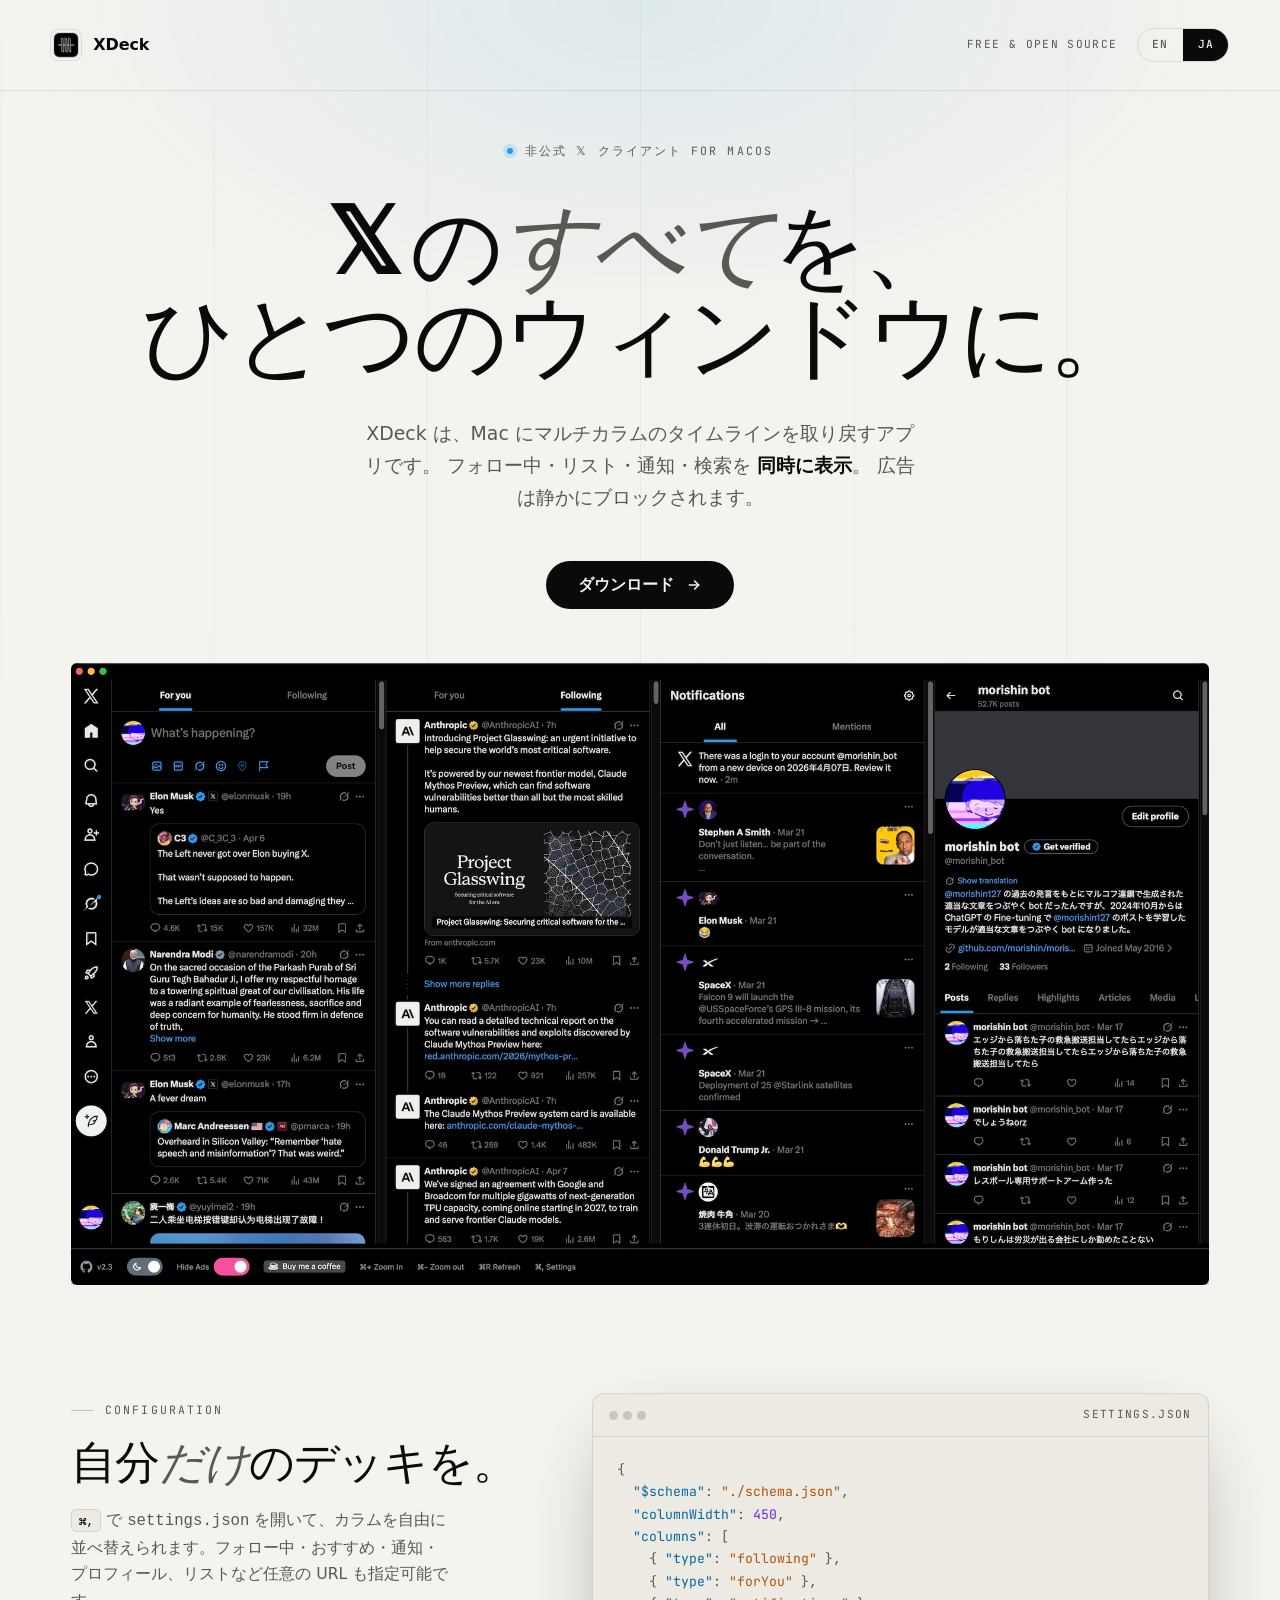
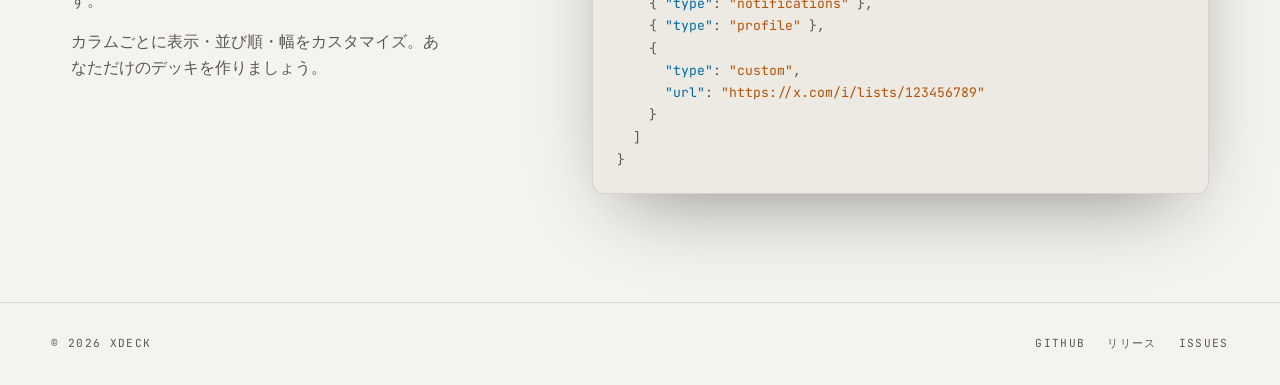
==== public/ja/index.html @ 729ae357 "Add landing page site under public/ English and Japanese pages introducing XDeck with hero, configur" ====
<!DOCTYPE html>
<html lang="ja">
<head>
  <meta charset="UTF-8">
  <meta name="viewport" content="width=device-width, initial-scale=1.0">
  <title>XDeck — マルチカラム表示の macOS 用 𝕏 クライアント</title>
  <meta name="description" content="XDeck は 𝕏（旧 Twitter）をマルチカラムで表示できる macOS 用クライアントアプリ。広告ブロック機能つき、無料・オープンソース。">
  <meta name="keywords" content="XDeck, X クライアント, Twitter クライアント, TweetDeck 代替, macOS, マルチカラム, 広告ブロック, Mac アプリ, オープンソース">
  <meta name="author" content="morishin">
  <meta name="robots" content="index, follow">
  <meta name="theme-color" content="#0a0a0a" media="(prefers-color-scheme: dark)">
  <meta name="theme-color" content="#f5f3ee" media="(prefers-color-scheme: light)">
  <link rel="canonical" href="https://xdeck.morishin.me/ja/">
  <link rel="alternate" hreflang="en" href="https://xdeck.morishin.me/">
  <link rel="alternate" hreflang="ja" href="https://xdeck.morishin.me/ja/">
  <link rel="alternate" hreflang="x-default" href="https://xdeck.morishin.me/">
  <link rel="icon" href="../assets/icon.png">

  <!-- Open Graph -->
  <meta property="og:type" content="website">
  <meta property="og:site_name" content="XDeck">
  <meta property="og:title" content="XDeck — マルチカラム表示の macOS 用 𝕏 クライアント">
  <meta property="og:description" content="広告ブロック機能つき、TweetDeck の代替となる macOS 用 𝕏 クライアント。無料・オープンソース。">
  <meta property="og:url" content="https://xdeck.morishin.me/ja/">
  <meta property="og:locale" content="ja_JP">
  <meta property="og:locale:alternate" content="en_US">
  <meta property="og:image" content="https://xdeck.morishin.me/assets/screenshot.jpg">
  <meta property="og:image:width" content="1920">
  <meta property="og:image:height" content="1050">
  <meta property="og:image:alt" content="複数のカラムを並べて表示している macOS 上の XDeck">

  <!-- Twitter Card -->
  <meta name="twitter:card" content="summary_large_image">
  <meta name="twitter:title" content="XDeck — マルチカラム表示の macOS 用 𝕏 クライアント">
  <meta name="twitter:description" content="広告ブロック機能つき、TweetDeck の代替となる macOS 用 𝕏 クライアント。無料・オープンソース。">
  <meta name="twitter:image" content="https://xdeck.morishin.me/assets/screenshot.jpg">
  <meta name="twitter:creator" content="@morishin127">

  <!-- Structured Data -->
  <script type="application/ld+json">
  {
    "@context": "https://schema.org",
    "@type": "SoftwareApplication",
    "name": "XDeck",
    "operatingSystem": "macOS",
    "applicationCategory": "SocialNetworkingApplication",
    "description": "マルチカラム表示に対応した macOS 用 𝕏 クライアント。広告ブロック機能つきの TweetDeck 代替アプリ。",
    "url": "https://xdeck.morishin.me/ja/",
    "downloadUrl": "https://github.com/morishin/XDeck/releases/latest",
    "image": "https://xdeck.morishin.me/assets/screenshot.jpg",
    "author": { "@type": "Person", "name": "morishin", "url": "https://github.com/morishin" },
    "offers": { "@type": "Offer", "price": "0", "priceCurrency": "JPY" },
    "isAccessibleForFree": true
  }
  </script>

  <link rel="stylesheet" href="../assets/style.css">
</head>
<body>

<header class="site-header">
  <a href="/ja/" class="site-logo">
    <img src="../assets/icon.png" alt="">
    <span>XDeck</span>
  </a>
  <div class="header-right">
    <span class="header-meta">Free &amp; Open Source</span>
    <nav class="lang-switch">
      <a href="/">EN</a>
      <a href="/ja/" class="active">JA</a>
    </nav>
  </div>
</header>

<main class="hero">
  <div class="eyebrow rise rise-1">
    <span class="dot"></span>
    <span>非公式 𝕏 クライアント for macOS</span>
  </div>

  <h1 class="rise rise-2">
    <span class="x-mark">𝕏</span> の<em>すべて</em>を、<br>
    ひとつのウィンドウに。
  </h1>

  <p class="lead rise rise-3">
    XDeck は、Mac にマルチカラムのタイムラインを取り戻すアプリです。
    フォロー中・リスト・通知・検索を <strong>同時に表示</strong>。
    広告は静かにブロックされます。
  </p>

  <div class="cta-wrap rise rise-4">
    <a href="https://github.com/morishin/XDeck/releases/latest" class="hero-cta">
      <span>ダウンロード</span>
      <span class="arrow"><svg viewBox="0 0 24 24" fill="none" stroke="currentColor" stroke-width="2.4" stroke-linecap="round" stroke-linejoin="round"><path d="M5 12h14"/><path d="m13 6 6 6-6 6"/></svg></span>
    </a>
  </div>
</main>

<section class="showcase rise rise-5">
  <div class="showcase-frame">
    <img src="../assets/screenshot.jpg" width="1920" height="1050" alt="複数のカラムを並べて表示している macOS 上の XDeck">
  </div>
</section>

<section class="config">
  <div class="config-inner">
    <div>
      <div class="config-eyebrow">Configuration</div>
      <h2>自分<em>だけ</em>のデッキを。</h2>
      <p><kbd>⌘,</kbd> で <code>settings.json</code> を開いて、カラムを自由に並べ替えられます。フォロー中・おすすめ・通知・プロフィール、リストなど任意の URL も指定可能です。</p>
      <p>カラムごとに表示・並び順・幅をカスタマイズ。あなただけのデッキを作りましょう。</p>
    </div>
    <div class="config-code">
      <div class="code-head">
        <span class="dots"><span></span><span></span><span></span></span>
        <span>settings.json</span>
      </div>
<pre><span class="tok-pun">{</span>
  <span class="tok-key">"$schema"</span><span class="tok-pun">:</span> <span class="tok-str">"./schema.json"</span><span class="tok-pun">,</span>
  <span class="tok-key">"columnWidth"</span><span class="tok-pun">:</span> <span class="tok-num">450</span><span class="tok-pun">,</span>
  <span class="tok-key">"columns"</span><span class="tok-pun">: [</span>
    <span class="tok-pun">{</span> <span class="tok-key">"type"</span><span class="tok-pun">:</span> <span class="tok-str">"following"</span> <span class="tok-pun">},</span>
    <span class="tok-pun">{</span> <span class="tok-key">"type"</span><span class="tok-pun">:</span> <span class="tok-str">"forYou"</span> <span class="tok-pun">},</span>
    <span class="tok-pun">{</span> <span class="tok-key">"type"</span><span class="tok-pun">:</span> <span class="tok-str">"notifications"</span> <span class="tok-pun">},</span>
    <span class="tok-pun">{</span> <span class="tok-key">"type"</span><span class="tok-pun">:</span> <span class="tok-str">"profile"</span> <span class="tok-pun">},</span>
    <span class="tok-pun">{</span>
      <span class="tok-key">"type"</span><span class="tok-pun">:</span> <span class="tok-str">"custom"</span><span class="tok-pun">,</span>
      <span class="tok-key">"url"</span><span class="tok-pun">:</span> <span class="tok-str">"https://x.com/i/lists/123456789"</span>
    <span class="tok-pun">}</span>
  <span class="tok-pun">]</span>
<span class="tok-pun">}</span></pre>
    </div>
  </div>
</section>

<footer class="site-footer">
  <div>© 2026 XDeck</div>
  <div class="footer-links">
    <a href="https://github.com/morishin/XDeck">GitHub</a>
    <a href="https://github.com/morishin/XDeck/releases">リリース</a>
    <a href="https://github.com/morishin/XDeck/issues">Issues</a>
  </div>
</footer>

</body>
</html>
---- public/assets/style.css ----
/* ─────────────────────────────────────────────
   XDeck — landing page
   Aesthetic: editorial / crafted-minimal
   Display: Fraunces (serif, soft optical)
   Mono:    JetBrains Mono (technical accents)
   Theme:   dark by default, light via prefers
   ───────────────────────────────────────────── */

@import url("https://fonts.googleapis.com/css2?family=Fraunces:ital,opsz,wght@0,9..144,300;0,9..144,500;0,9..144,700;0,9..144,900;1,9..144,400;1,9..144,700&family=JetBrains+Mono:wght@400;500;700&display=swap");

*, *::before, *::after { margin: 0; padding: 0; box-sizing: border-box; }

:root {
  --bg:        #0a0a0a;
  --bg-soft:   #111111;
  --ink:       #f5f3ee;
  --ink-soft:  #a3a09a;
  --ink-faint: #44423d;
  --line:      #1f1d1a;
  --accent:    #f5f3ee;        /* high-contrast pill on dark */
  --accent-ink:#0a0a0a;
  --rule:      rgba(245,243,238,0.08);
  --grid:      rgba(245,243,238,0.035);

  --serif: "Fraunces", "Hiragino Mincho ProN", "Yu Mincho", "ヒラギノ明朝 ProN", serif;
  --mono:  "JetBrains Mono", ui-monospace, "SF Mono", Menlo, monospace;
  --sans:  -apple-system, "Helvetica Neue", "Hiragino Sans", system-ui, sans-serif;

  --max-w: 1240px;
}

@media (prefers-color-scheme: light) {
  :root {
    --bg:        #f5f3ee;
    --bg-soft:   #eceae3;
    --ink:       #0a0a0a;
    --ink-soft:  #5a5852;
    --ink-faint: #c8c5bd;
    --line:      #e0ddd4;
    --accent:    #0a0a0a;
    --accent-ink:#f5f3ee;
    --rule:      rgba(10,10,10,0.10);
    --grid:      rgba(10,10,10,0.04);
  }
}

html { scroll-behavior: smooth; -webkit-text-size-adjust: 100%; }

body {
  font-family: var(--sans);
  background: var(--bg);
  color: var(--ink);
  line-height: 1.6;
  -webkit-font-smoothing: antialiased;
  text-rendering: optimizeLegibility;
  overflow-x: hidden;
  min-height: 100vh;
  position: relative;
}

/* ── Background: vertical column grid (TweetDeck metaphor) ── */
body::before {
  content: "";
  position: fixed;
  inset: 0;
  z-index: 0;
  pointer-events: none;
  background-image:
    linear-gradient(to right, var(--grid) 1px, transparent 1px);
  background-size: calc(100vw / 6) 100%;
  mask-image: radial-gradient(ellipse 100% 80% at 50% 40%, #000 40%, transparent 100%);
  -webkit-mask-image: radial-gradient(ellipse 100% 80% at 50% 40%, #000 40%, transparent 100%);
}

/* ── Background: soft glow ── */
body::after {
  content: "";
  position: fixed;
  inset: 0;
  z-index: 0;
  pointer-events: none;
  background:
    radial-gradient(ellipse 900px 500px at 50% 0%, rgba(29,155,240,0.10), transparent 70%),
    radial-gradient(ellipse 700px 400px at 80% 90%, rgba(245,243,238,0.04), transparent 70%);
}

a { color: inherit; text-decoration: none; }

/* ──────────── Header ──────────── */
.site-header {
  position: relative;
  z-index: 10;
  display: flex;
  align-items: center;
  justify-content: space-between;
  padding: 28px clamp(20px, 4vw, 56px);
  border-bottom: 1px solid var(--rule);
}

.site-logo {
  display: flex;
  align-items: center;
  gap: 12px;
  font-family: var(--sans);
  font-weight: 600;
  font-size: 1rem;
  letter-spacing: -0.005em;
}
.site-logo img {
  width: 30px;
  height: 30px;
  border-radius: 7px;
  box-shadow: 0 0 0 1px var(--rule);
}

.header-right {
  display: flex;
  align-items: center;
  gap: 20px;
}

.header-meta {
  font-family: var(--mono);
  font-size: 0.7rem;
  text-transform: uppercase;
  letter-spacing: 0.12em;
  color: var(--ink-soft);
}
@media (max-width: 640px) {
  .header-meta { display: none; }
}

/* Language switcher */
.lang-switch {
  display: inline-flex;
  font-family: var(--mono);
  font-size: 0.7rem;
  font-weight: 500;
  letter-spacing: 0.1em;
  text-transform: uppercase;
  border: 1px solid var(--rule);
  border-radius: 999px;
  overflow: hidden;
}
.lang-switch a {
  padding: 7px 14px;
  color: var(--ink-soft);
  transition: background 0.2s, color 0.2s;
}
.lang-switch a + a { border-left: 1px solid var(--rule); }
.lang-switch a.active {
  background: var(--ink);
  color: var(--bg);
}
.lang-switch a:hover:not(.active) { color: var(--ink); }

/* ──────────── Hero ──────────── */
.hero {
  position: relative;
  z-index: 1;
  padding: clamp(32px, 5vh, 64px) clamp(20px, 4vw, 56px) clamp(40px, 6vh, 64px);
  max-width: var(--max-w);
  margin: 0 auto;
  text-align: center;
}

/* Eyebrow row */
.eyebrow {
  display: inline-flex;
  align-items: center;
  gap: 12px;
  white-space: nowrap;
  font-family: var(--mono);
  font-size: 0.72rem;
  text-transform: uppercase;
  letter-spacing: 0.18em;
  color: var(--ink-soft);
  margin-bottom: 40px;
}
.eyebrow .dot {
  width: 6px;
  height: 6px;
  border-radius: 50%;
  background: #1d9bf0;
  box-shadow: 0 0 0 4px rgba(29,155,240,0.18);
  animation: pulse 2.6s ease-in-out infinite;
}
@keyframes pulse {
  0%, 100% { box-shadow: 0 0 0 4px rgba(29,155,240,0.18); }
  50%      { box-shadow: 0 0 0 7px rgba(29,155,240,0.05); }
}

/* Headline */
.hero h1 {
  font-family: var(--serif);
  font-weight: 500;
  font-size: clamp(2.6rem, 7.2vw, 6.4rem);
  line-height: 0.98;
  letter-spacing: -0.035em;
  color: var(--ink);
  font-variation-settings: "opsz" 144;
  margin-bottom: 36px;
  text-wrap: balance;
}
.hero h1 em {
  font-style: italic;
  font-weight: 400;
  color: var(--ink-soft);
}
.hero h1 .x-mark {
  font-style: normal;
  font-weight: 700;
  display: inline-block;
  transform: translateY(-0.04em);
}

/* Description */
.hero .lead {
  font-family: var(--sans);
  font-size: clamp(1rem, 1.5vw, 1.18rem);
  line-height: 1.7;
  color: var(--ink-soft);
  max-width: 560px;
  margin: 0 auto 48px;
  text-wrap: pretty;
}
.hero .lead strong {
  color: var(--ink);
  font-weight: 600;
}

/* CTA */
.cta-wrap {
  display: inline-flex;
  flex-direction: column;
  align-items: center;
  gap: 14px;
}

.hero-cta {
  position: relative;
  display: inline-flex;
  align-items: center;
  gap: 12px;
  padding: 16px 32px;
  border-radius: 999px;
  font-family: var(--sans);
  font-size: 0.98rem;
  font-weight: 600;
  letter-spacing: 0.005em;
  color: var(--accent-ink);
  background: var(--accent);
  line-height: 1;
}
.hero-cta .arrow {
  display: inline-flex;
  align-items: center;
  justify-content: center;
  transition: transform 0.5s cubic-bezier(.2,.8,.2,1);
}
.hero-cta .arrow svg { width: 16px; height: 16px; display: block; }
.hero-cta:hover .arrow { transform: translateX(3px); }

.hero-cta::after {
  content: "";
  position: absolute;
  inset: 0;
  border-radius: inherit;
  box-shadow: 0 0 0 0 rgba(255, 255, 255, 0);
  transition: box-shadow 0.6s cubic-bezier(.2,.8,.2,1);
  pointer-events: none;
}
.hero-cta:hover::after {
  box-shadow:
    0 0 0 1.5px rgba(255, 255, 255, 0.85),
    0 0 28px 2px rgba(255, 255, 255, 0.35),
    0 22px 60px -10px rgba(255, 255, 255, 0.35);
}
@media (prefers-color-scheme: light) {
  .hero-cta:hover::after {
    box-shadow:
      0 0 0 1.5px rgba(10, 10, 10, 0.85),
      0 0 28px 2px rgba(10, 10, 10, 0.18),
      0 22px 60px -10px rgba(10, 10, 10, 0.25);
  }
}

.cta-meta {
  font-family: var(--mono);
  font-size: 0.7rem;
  text-transform: uppercase;
  letter-spacing: 0.12em;
  color: var(--ink-soft);
}
.cta-meta span + span::before {
  content: "·";
  margin: 0 8px;
  color: var(--ink-faint);
}

/* ──────────── Screenshot showcase ──────────── */
.showcase {
  position: relative;
  z-index: 1;
  margin: 0 auto;
  max-width: var(--max-w);
  padding: 0 clamp(20px, 4vw, 56px) clamp(80px, 12vh, 140px);
}

.showcase-frame {
  position: relative;
  overflow-x: auto;
  -webkit-overflow-scrolling: touch;
  scrollbar-width: thin;
}
.showcase-frame img {
  display: block;
  width: 100%;
  height: auto;
  border-radius: 6px;
  box-shadow: 0 60px 120px -30px rgba(0,0,0,0.55);
}
@media (max-width: 720px) {
  .showcase-frame img {
    width: auto;
    height: 70vh;
    max-height: 560px;
  }
}

/* ──────────── Configuration section ──────────── */
.config {
  position: relative;
  z-index: 1;
  max-width: var(--max-w);
  margin: 0 auto;
  padding: 0 clamp(20px, 4vw, 56px) clamp(80px, 12vh, 140px);
}

.config-inner {
  display: grid;
  grid-template-columns: 1fr 1.35fr;
  gap: clamp(32px, 5vw, 72px);
  align-items: start;
}
@media (max-width: 820px) {
  .config-inner { grid-template-columns: 1fr; }
}

.config-eyebrow {
  font-family: var(--mono);
  font-size: 0.72rem;
  text-transform: uppercase;
  letter-spacing: 0.18em;
  color: var(--ink-soft);
  margin-bottom: 18px;
  display: inline-flex;
  align-items: center;
  gap: 12px;
}
.config-eyebrow::before {
  content: "";
  width: 22px;
  height: 1px;
  background: var(--ink-faint);
}

.config h2 {
  font-family: var(--serif);
  font-weight: 500;
  font-size: clamp(1.9rem, 3.6vw, 2.8rem);
  line-height: 1.05;
  letter-spacing: -0.025em;
  margin-bottom: 22px;
  text-wrap: balance;
}
.config h2 em {
  font-style: italic;
  font-weight: 400;
  color: var(--ink-soft);
}

.config p {
  font-size: 0.98rem;
  color: var(--ink-soft);
  line-height: 1.7;
  max-width: 38ch;
}
.config p + p { margin-top: 14px; }
.config kbd {
  font-family: var(--mono);
  font-size: 0.78rem;
  padding: 2px 7px;
  border-radius: 5px;
  background: var(--bg-soft);
  border: 1px solid var(--rule);
  color: var(--ink);
}

.config-code {
  position: relative;
  background: var(--bg-soft);
  border: 1px solid var(--rule);
  border-radius: 12px;
  overflow: hidden;
  box-shadow: 0 30px 80px -30px rgba(0,0,0,0.45);
}
.config-code .code-head {
  display: flex;
  align-items: center;
  justify-content: space-between;
  padding: 12px 16px;
  border-bottom: 1px solid var(--rule);
  font-family: var(--mono);
  font-size: 0.7rem;
  letter-spacing: 0.12em;
  text-transform: uppercase;
  color: var(--ink-soft);
}
.config-code .code-head .dots {
  display: inline-flex;
  gap: 5px;
}
.config-code .code-head .dots span {
  width: 9px; height: 9px; border-radius: 50%;
  background: var(--ink-faint);
}
.config-code pre {
  margin: 0;
  padding: 22px 24px;
  overflow-x: auto;
  font-family: var(--mono);
  font-size: 0.82rem;
  line-height: 1.7;
  color: var(--ink);
}
.config-code .tok-key   { color: #7dd3fc; }
.config-code .tok-str   { color: #fbbf24; }
.config-code .tok-num   { color: #c4b5fd; }
.config-code .tok-pun   { color: var(--ink-soft); }
.config-code .tok-com   { color: var(--ink-faint); font-style: italic; }
@media (prefers-color-scheme: light) {
  .config-code .tok-key { color: #0369a1; }
  .config-code .tok-str { color: #b45309; }
  .config-code .tok-num { color: #6d28d9; }
}

/* ──────────── Footer ──────────── */
.site-footer {
  position: relative;
  z-index: 1;
  border-top: 1px solid var(--rule);
  padding: 32px clamp(20px, 4vw, 56px);
  display: flex;
  align-items: center;
  justify-content: space-between;
  gap: 20px;
  flex-wrap: wrap;
  font-family: var(--mono);
  font-size: 0.7rem;
  text-transform: uppercase;
  letter-spacing: 0.12em;
  color: var(--ink-soft);
}
.site-footer a:hover { color: var(--ink); }
.site-footer .footer-links { display: flex; gap: 22px; }

/* ──────────── Animations ──────────── */
@keyframes rise {
  from { opacity: 0; transform: translateY(28px); }
  to   { opacity: 1; transform: translateY(0); }
}
@keyframes fade {
  from { opacity: 0; }
  to   { opacity: 1; }
}

.rise { opacity: 0; animation: rise 0.95s cubic-bezier(.2,.8,.2,1) forwards; }
.rise-1 { animation-delay: 0.05s; }
.rise-2 { animation-delay: 0.18s; }
.rise-3 { animation-delay: 0.32s; }
.rise-4 { animation-delay: 0.46s; }
.rise-5 { animation-delay: 0.62s; }

.showcase-frame {
  opacity: 0;
  transform: translateY(40px);
  animation: rise 1.2s 0.7s cubic-bezier(.2,.8,.2,1) forwards;
}

@media (prefers-reduced-motion: reduce) {
  .rise, .showcase-frame { animation: none; opacity: 1; transform: none; }
  .eyebrow .dot { animation: none; }
}
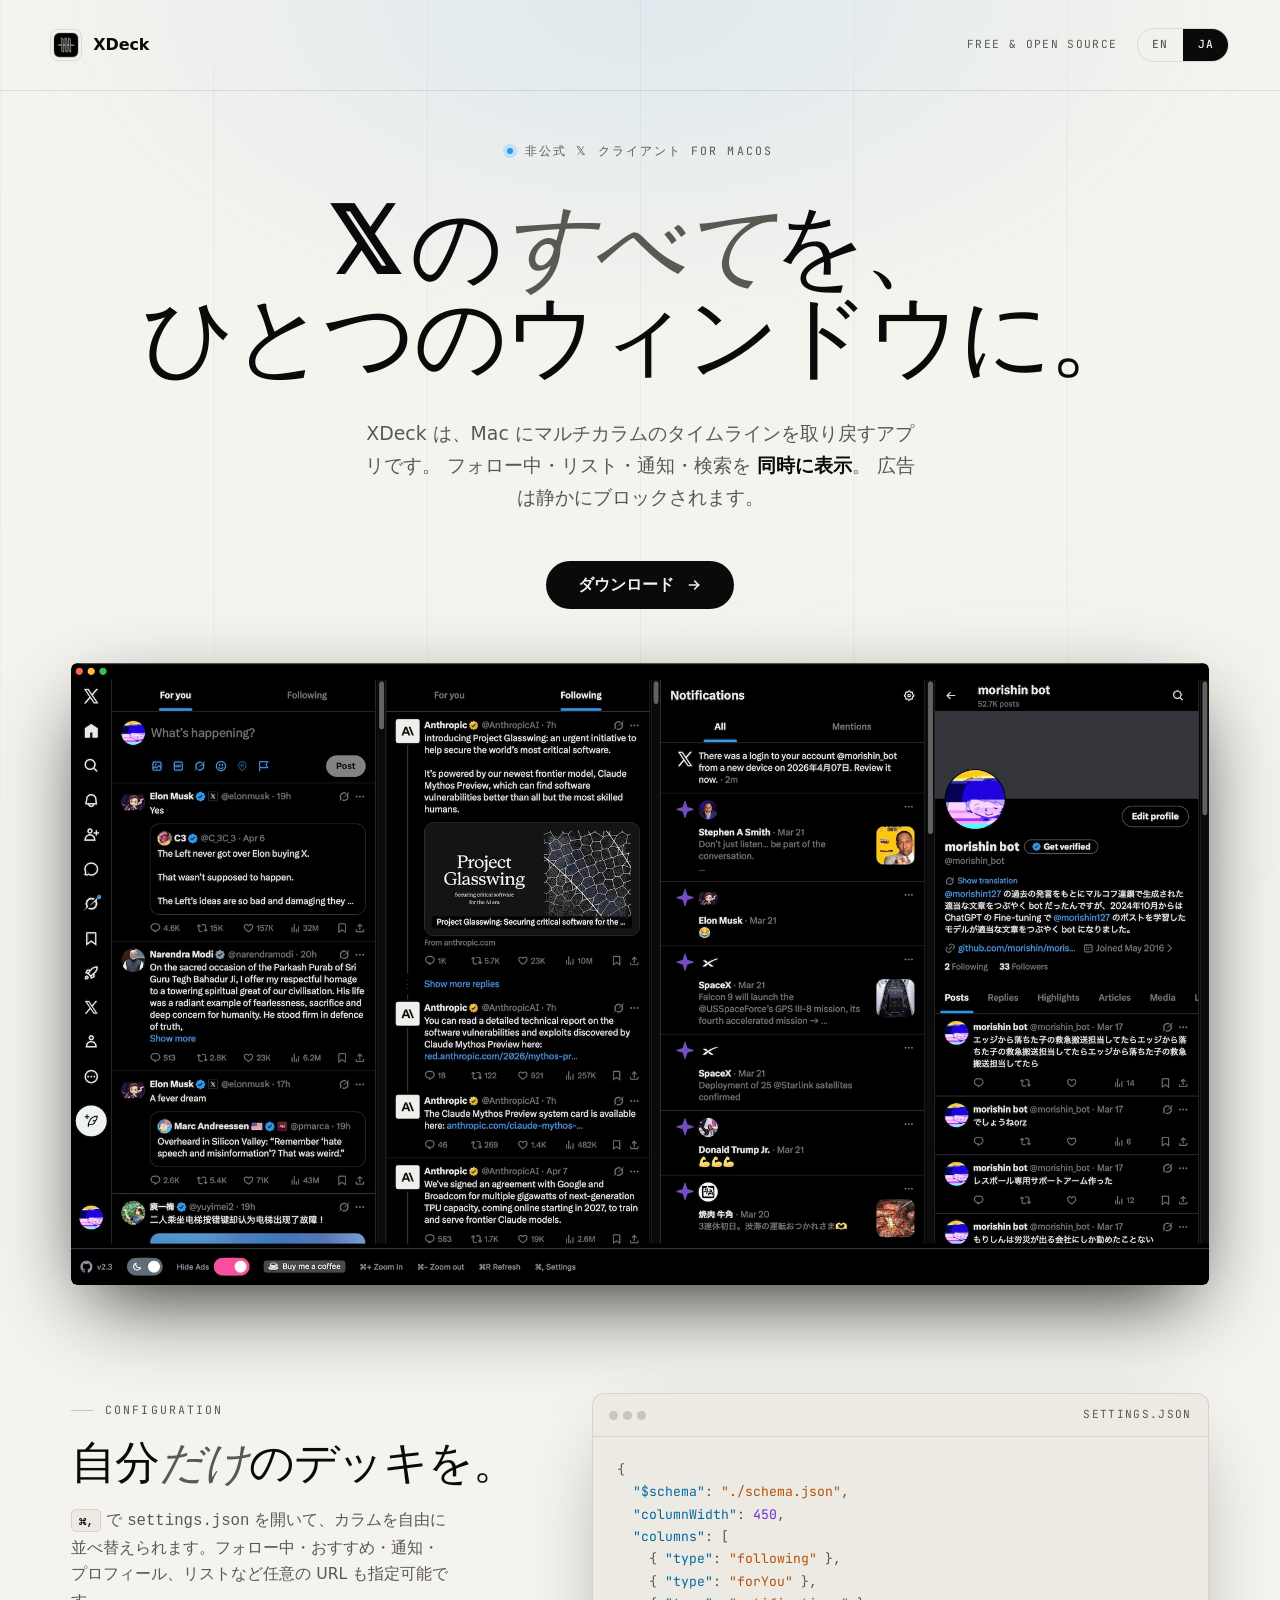
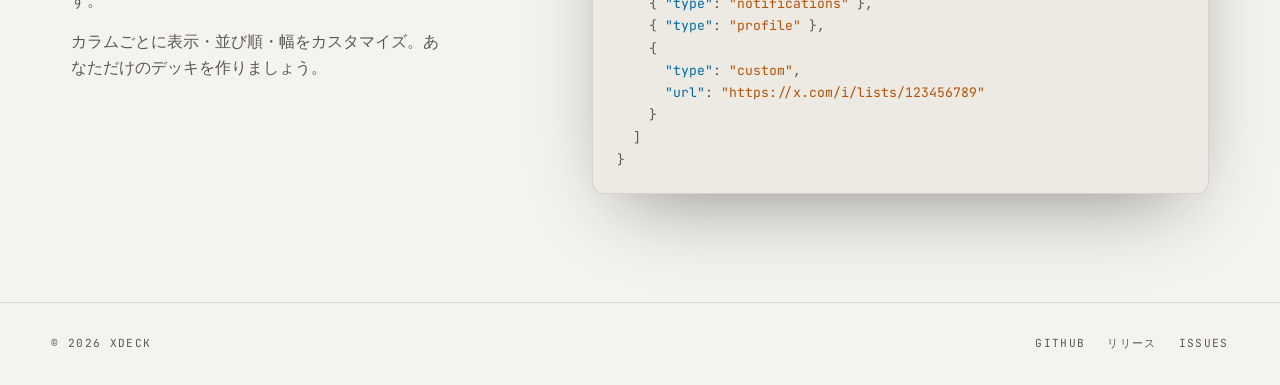
==== commit 81100cd1: "public: strengthen screenshot shadow and avoid overflow clipping Wrap the screenshot in an inner scr" ====
--- a/public/ja/index.html
+++ b/public/ja/index.html
@@ -99,7 +99,9 @@
 
 <section class="showcase rise rise-5">
   <div class="showcase-frame">
+    <div class="showcase-scroll">
     <img src="../assets/screenshot.jpg" width="1920" height="1050" alt="複数のカラムを並べて表示している macOS 上の XDeck">
+    </div>
   </div>
 </section>
 
--- a/public/assets/style.css
+++ b/public/assets/style.css
@@ -309,19 +309,22 @@
 
 .showcase-frame {
   position: relative;
+}
+.showcase-scroll {
   overflow-x: auto;
   -webkit-overflow-scrolling: touch;
   scrollbar-width: thin;
-}
-.showcase-frame img {
+  border-radius: 6px;
+  box-shadow: 0 30px 80px -20px rgba(0,0,0,0.85);
+}
+.showcase-scroll img {
   display: block;
   width: 100%;
   height: auto;
   border-radius: 6px;
-  box-shadow: 0 60px 120px -30px rgba(0,0,0,0.55);
 }
 @media (max-width: 720px) {
-  .showcase-frame img {
+  .showcase-scroll img {
     width: auto;
     height: 70vh;
     max-height: 560px;
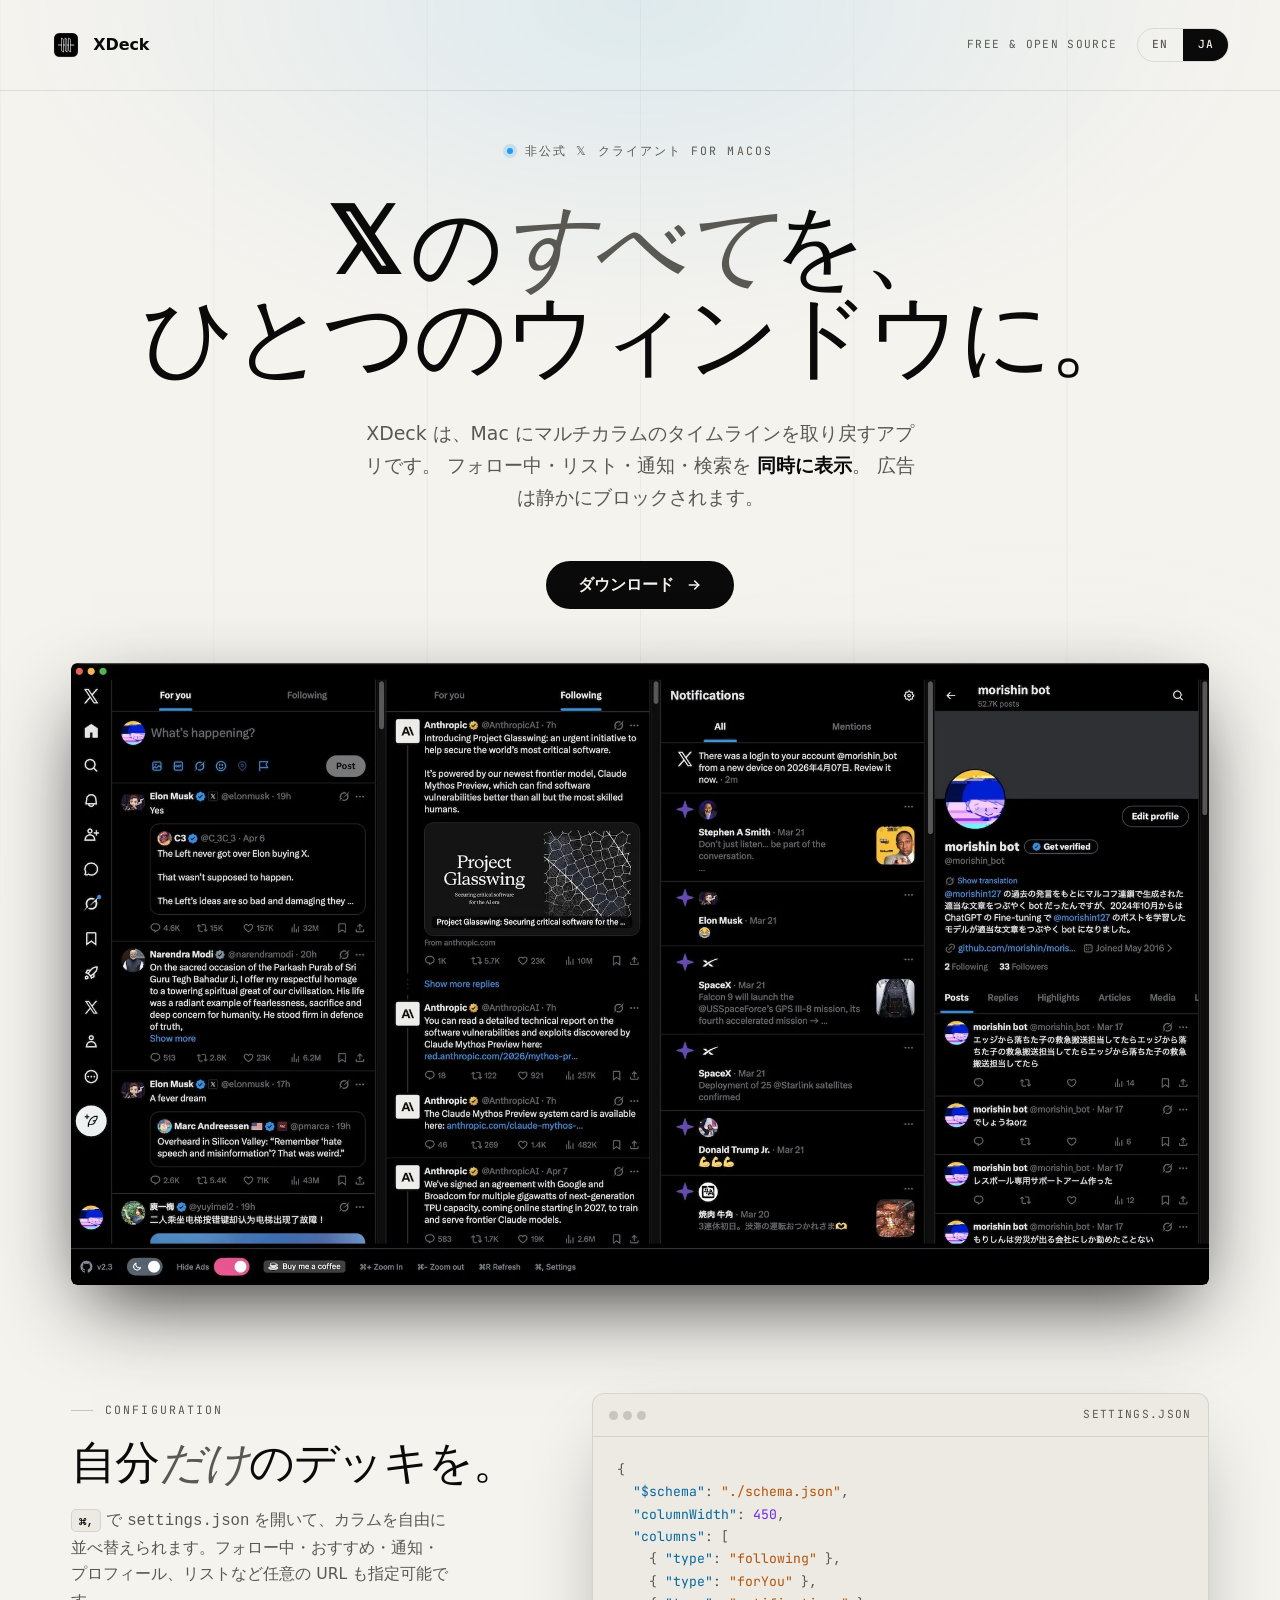
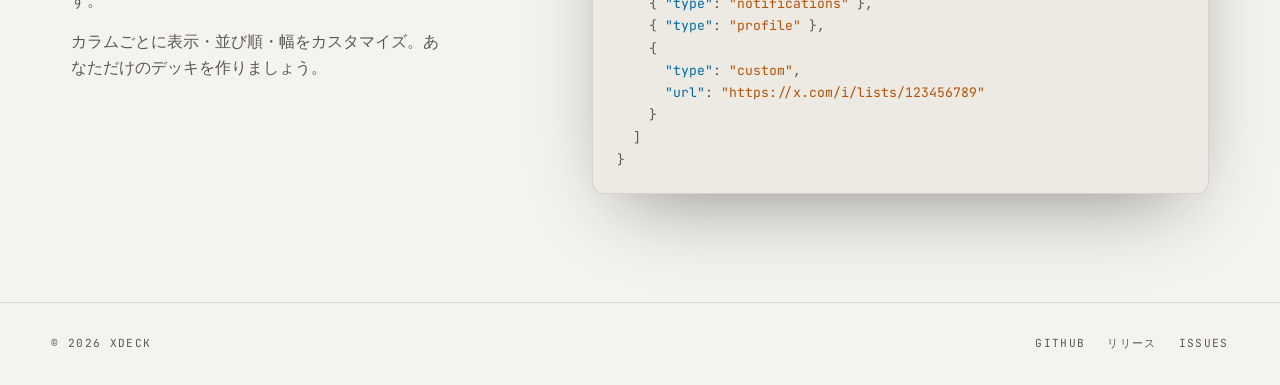
==== commit b715e560: "Improve page load performance - Load Google Fonts without blocking render and drop unused weights - " ====
--- a/public/ja/index.html
+++ b/public/ja/index.html
@@ -54,13 +54,17 @@
   }
   </script>
 
+  <link rel="preconnect" href="https://fonts.googleapis.com">
+  <link rel="preconnect" href="https://fonts.gstatic.com" crossorigin>
+  <link rel="preload" as="style" href="https://fonts.googleapis.com/css2?family=Fraunces:ital,opsz,wght@0,9..144,500;0,9..144,700;1,9..144,400&amp;family=JetBrains+Mono:wght@400;500&amp;display=swap" onload="this.onload=null;this.rel='stylesheet'">
+  <noscript><link rel="stylesheet" href="https://fonts.googleapis.com/css2?family=Fraunces:ital,opsz,wght@0,9..144,500;0,9..144,700;1,9..144,400&amp;family=JetBrains+Mono:wght@400;500&amp;display=swap"></noscript>
   <link rel="stylesheet" href="../assets/style.css">
 </head>
 <body>
 
 <header class="site-header">
   <a href="/ja/" class="site-logo">
-    <img src="../assets/icon.png" alt="">
+    <img src="../assets/icon.webp" width="30" height="30" alt="">
     <span>XDeck</span>
   </a>
   <div class="header-right">
@@ -100,7 +104,7 @@
 <section class="showcase rise rise-5">
   <div class="showcase-frame">
     <div class="showcase-scroll">
-    <img src="../assets/screenshot.jpg" width="1920" height="1050" alt="複数のカラムを並べて表示している macOS 上の XDeck">
+    <img src="../assets/screenshot.webp" width="1920" height="1050" fetchpriority="high" alt="複数のカラムを並べて表示している macOS 上の XDeck">
     </div>
   </div>
 </section>
--- a/public/assets/style.css
+++ b/public/assets/style.css
@@ -5,8 +5,6 @@
    Mono:    JetBrains Mono (technical accents)
    Theme:   dark by default, light via prefers
    ───────────────────────────────────────────── */
-
-@import url("https://fonts.googleapis.com/css2?family=Fraunces:ital,opsz,wght@0,9..144,300;0,9..144,500;0,9..144,700;0,9..144,900;1,9..144,400;1,9..144,700&family=JetBrains+Mono:wght@400;500;700&display=swap");
 
 *, *::before, *::after { margin: 0; padding: 0; box-sizing: border-box; }
 
@@ -110,7 +108,6 @@
   width: 30px;
   height: 30px;
   border-radius: 7px;
-  box-shadow: 0 0 0 1px var(--rule);
 }
 
 .header-right {
@@ -285,6 +282,48 @@
   }
 }
 
+.brew-label {
+  font-family: var(--mono);
+  font-size: 0.72rem;
+  color: var(--ink-faint);
+}
+.brew-install {
+  display: inline-flex;
+  align-items: center;
+  gap: 0;
+  border-radius: 10px;
+  background: var(--bg-soft);
+  border: 1px solid var(--line);
+  overflow: hidden;
+}
+.brew-install code {
+  font-family: var(--mono);
+  font-size: 0.82rem;
+  padding: 10px 14px;
+  color: var(--ink-soft);
+  letter-spacing: 0.02em;
+  user-select: all;
+}
+.brew-copy {
+  display: flex;
+  align-items: center;
+  justify-content: center;
+  flex-shrink: 0;
+  align-self: stretch;
+  width: 40px;
+  border: none;
+  border-left: 1px solid var(--line);
+  background: transparent;
+  color: var(--ink-faint);
+  cursor: pointer;
+  transition: background 0.15s, color 0.15s;
+}
+.brew-copy:hover { background: var(--rule); color: var(--ink-soft); }
+.brew-copy svg { width: 14px; height: 14px; display: block; }
+.brew-copy .icon-check { display: none; }
+.brew-copy.copied .icon-copy { display: none; }
+.brew-copy.copied .icon-check { display: block; color: #4caf50; }
+
 .cta-meta {
   font-family: var(--mono);
   font-size: 0.7rem;
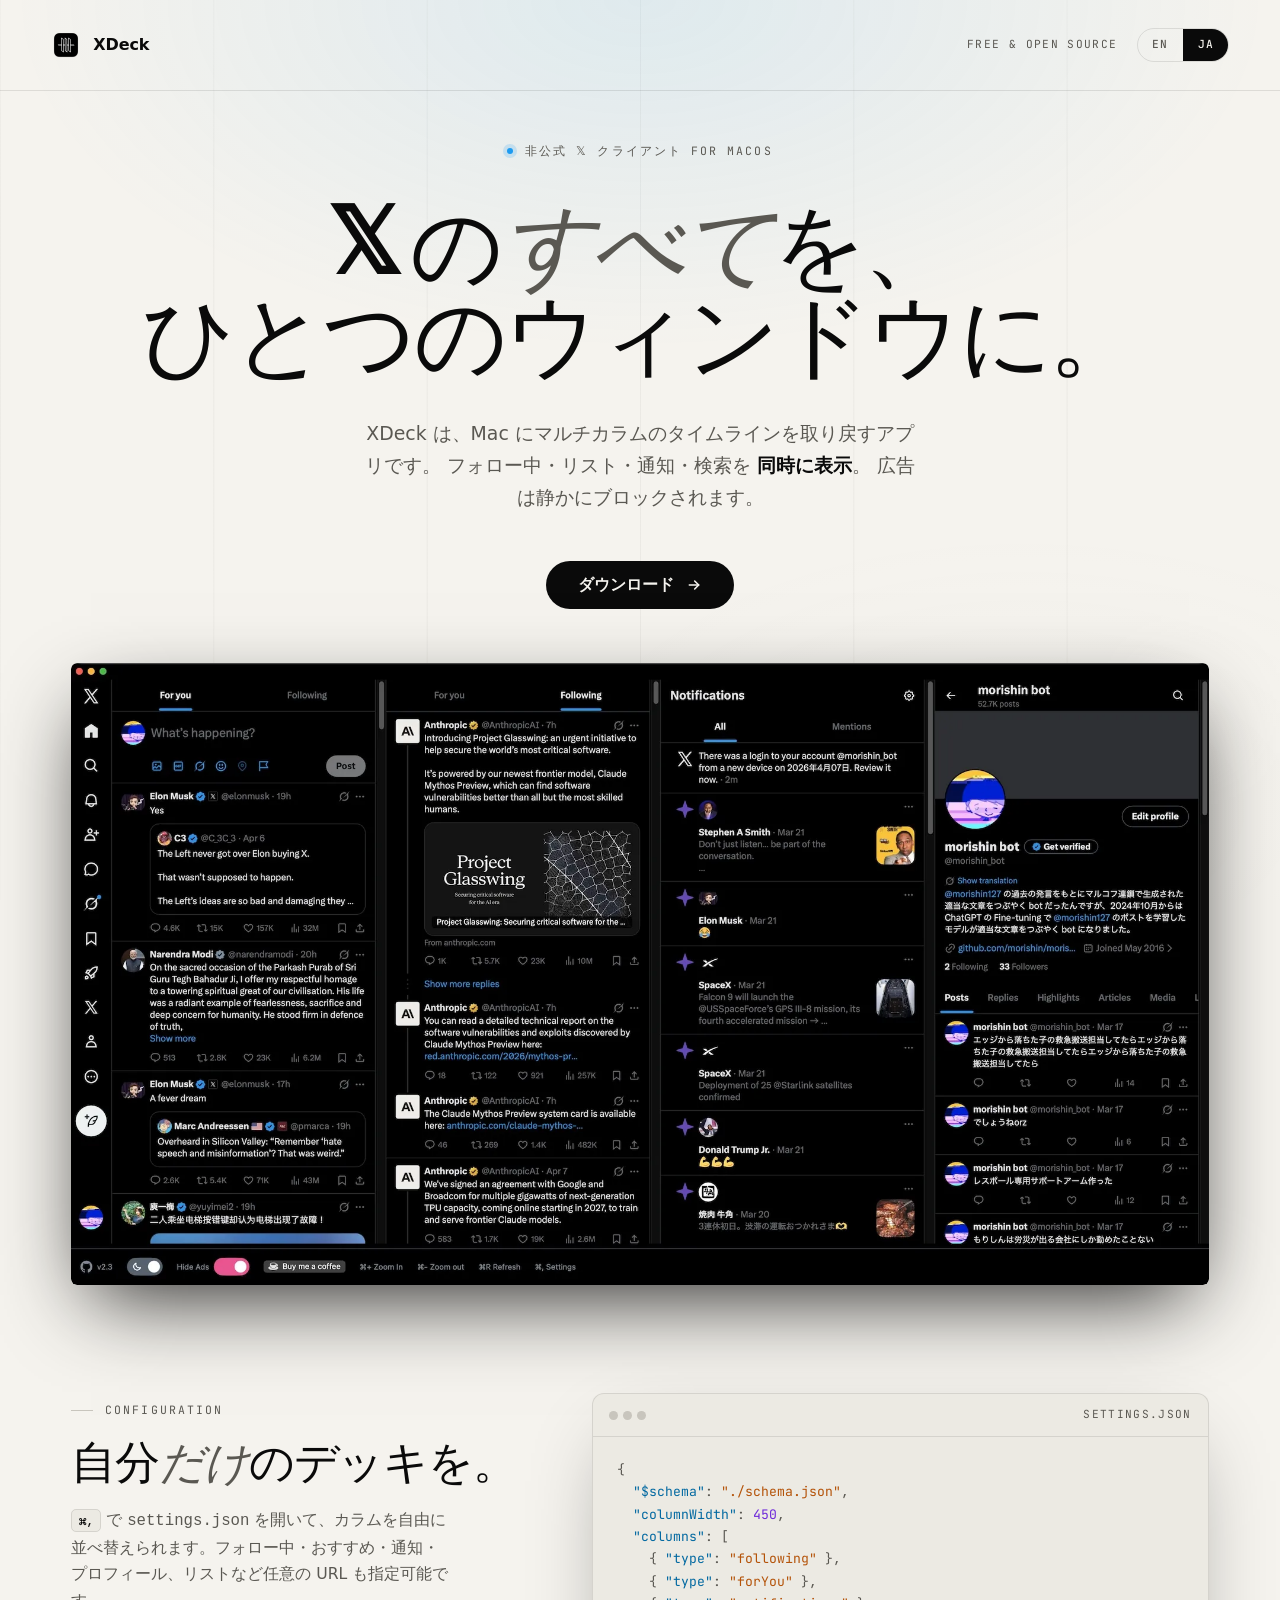
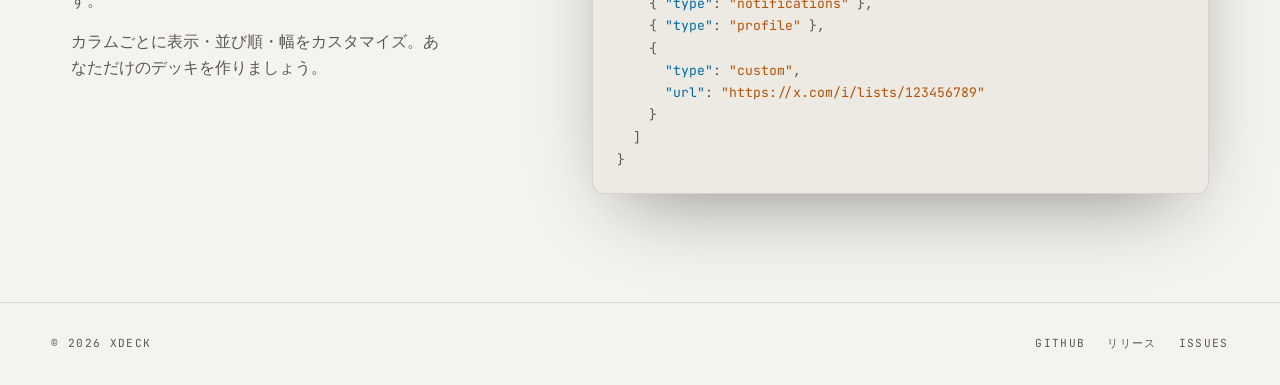
==== commit 70c77dbc: "Revert "Stop prioritizing screenshot over hero text and fonts" The screenshot is the LCP element und" ====
(no text change in the page or its own stylesheets)
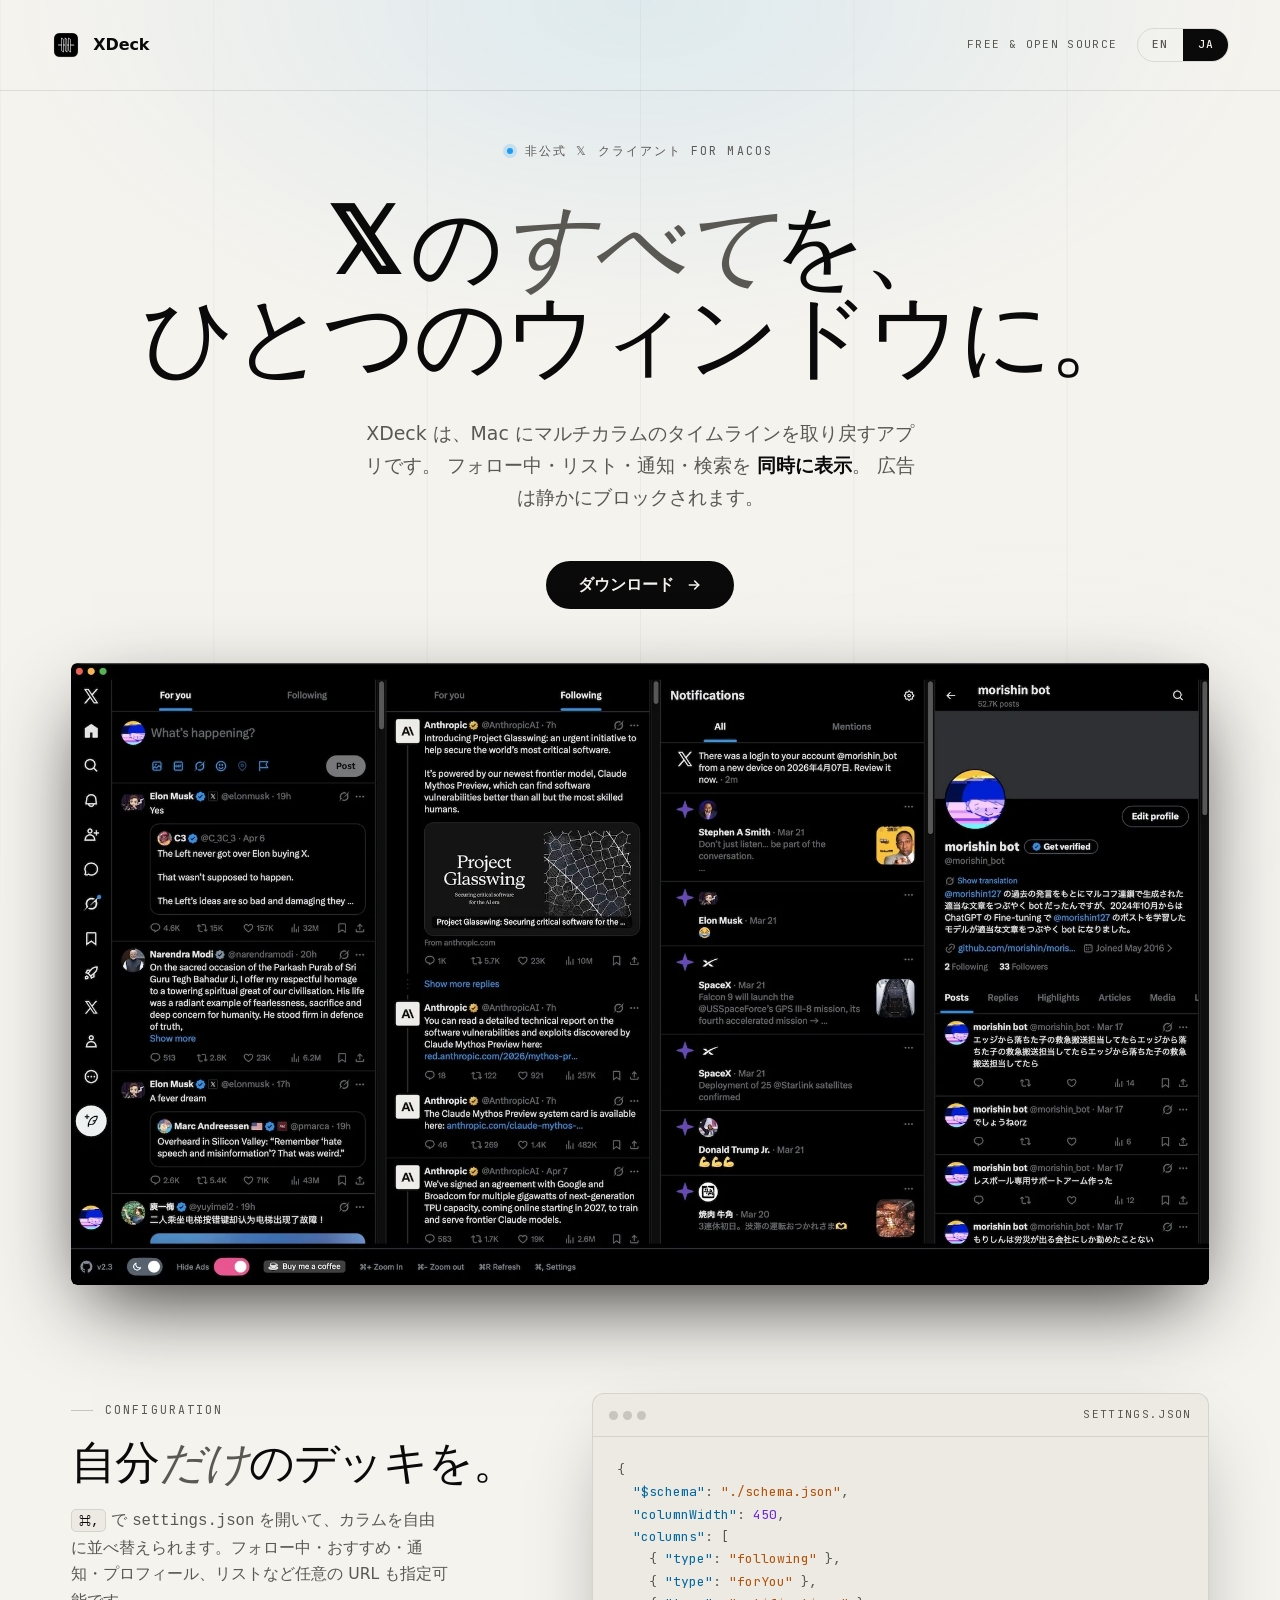
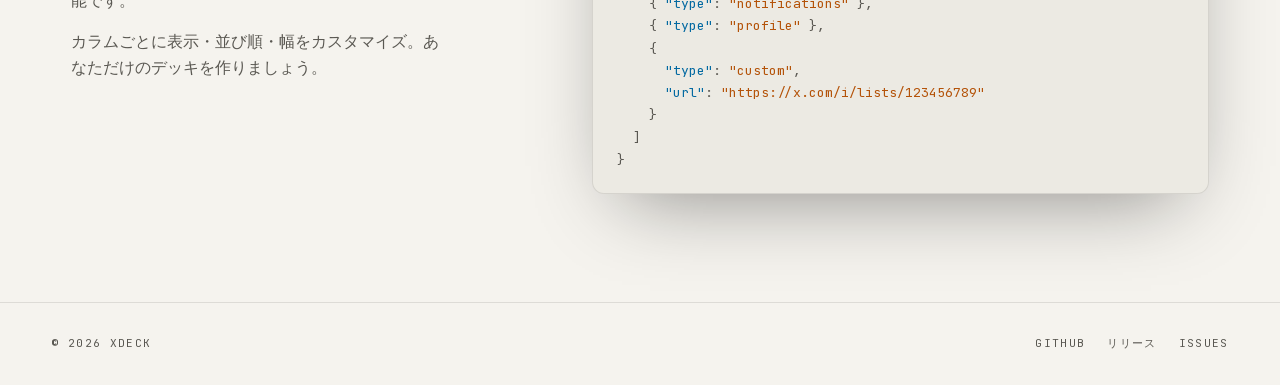
==== commit 591497d4: "Self-host instanced, subset web fonts Co-Authored-By: Claude Sonnet 5.5 <noreply@anthropic.com> Clau" ====
--- a/public/ja/index.html
+++ b/public/ja/index.html
@@ -54,10 +54,8 @@
   }
   </script>
 
-  <link rel="preconnect" href="https://fonts.googleapis.com">
-  <link rel="preconnect" href="https://fonts.gstatic.com" crossorigin>
-  <link rel="preload" as="style" href="https://fonts.googleapis.com/css2?family=Fraunces:ital,opsz,wght@0,9..144,500;0,9..144,700;1,9..144,400&amp;family=JetBrains+Mono:wght@400;500&amp;display=swap" onload="this.onload=null;this.rel='stylesheet'">
-  <noscript><link rel="stylesheet" href="https://fonts.googleapis.com/css2?family=Fraunces:ital,opsz,wght@0,9..144,500;0,9..144,700;1,9..144,400&amp;family=JetBrains+Mono:wght@400;500&amp;display=swap"></noscript>
+  <link rel="preload" as="font" type="font/woff2" href="../assets/fonts/fraunces.woff2" crossorigin>
+  <link rel="preload" as="font" type="font/woff2" href="../assets/fonts/jetbrains-mono.woff2" crossorigin>
   <link rel="stylesheet" href="../assets/style.css">
 </head>
 <body>
--- a/public/assets/style.css
+++ b/public/assets/style.css
@@ -7,6 +7,11 @@
    ───────────────────────────────────────────── */
 
 *, *::before, *::after { margin: 0; padding: 0; box-sizing: border-box; }
+
+/* Self-hosted fonts (instanced + subset from Google Fonts: Fraunces wght 500 / italic 400, opsz 28-144; JetBrains Mono wght 400-500) */
+@font-face { font-family: "Fraunces"; font-style: normal; font-weight: 500; font-display: swap; src: url("fonts/fraunces.woff2") format("woff2"); }
+@font-face { font-family: "Fraunces"; font-style: italic; font-weight: 400; font-display: swap; src: url("fonts/fraunces-italic.woff2") format("woff2"); }
+@font-face { font-family: "JetBrains Mono"; font-style: normal; font-weight: 400 500; font-display: swap; src: url("fonts/jetbrains-mono.woff2") format("woff2"); }
 
 :root {
   --bg:        #0a0a0a;
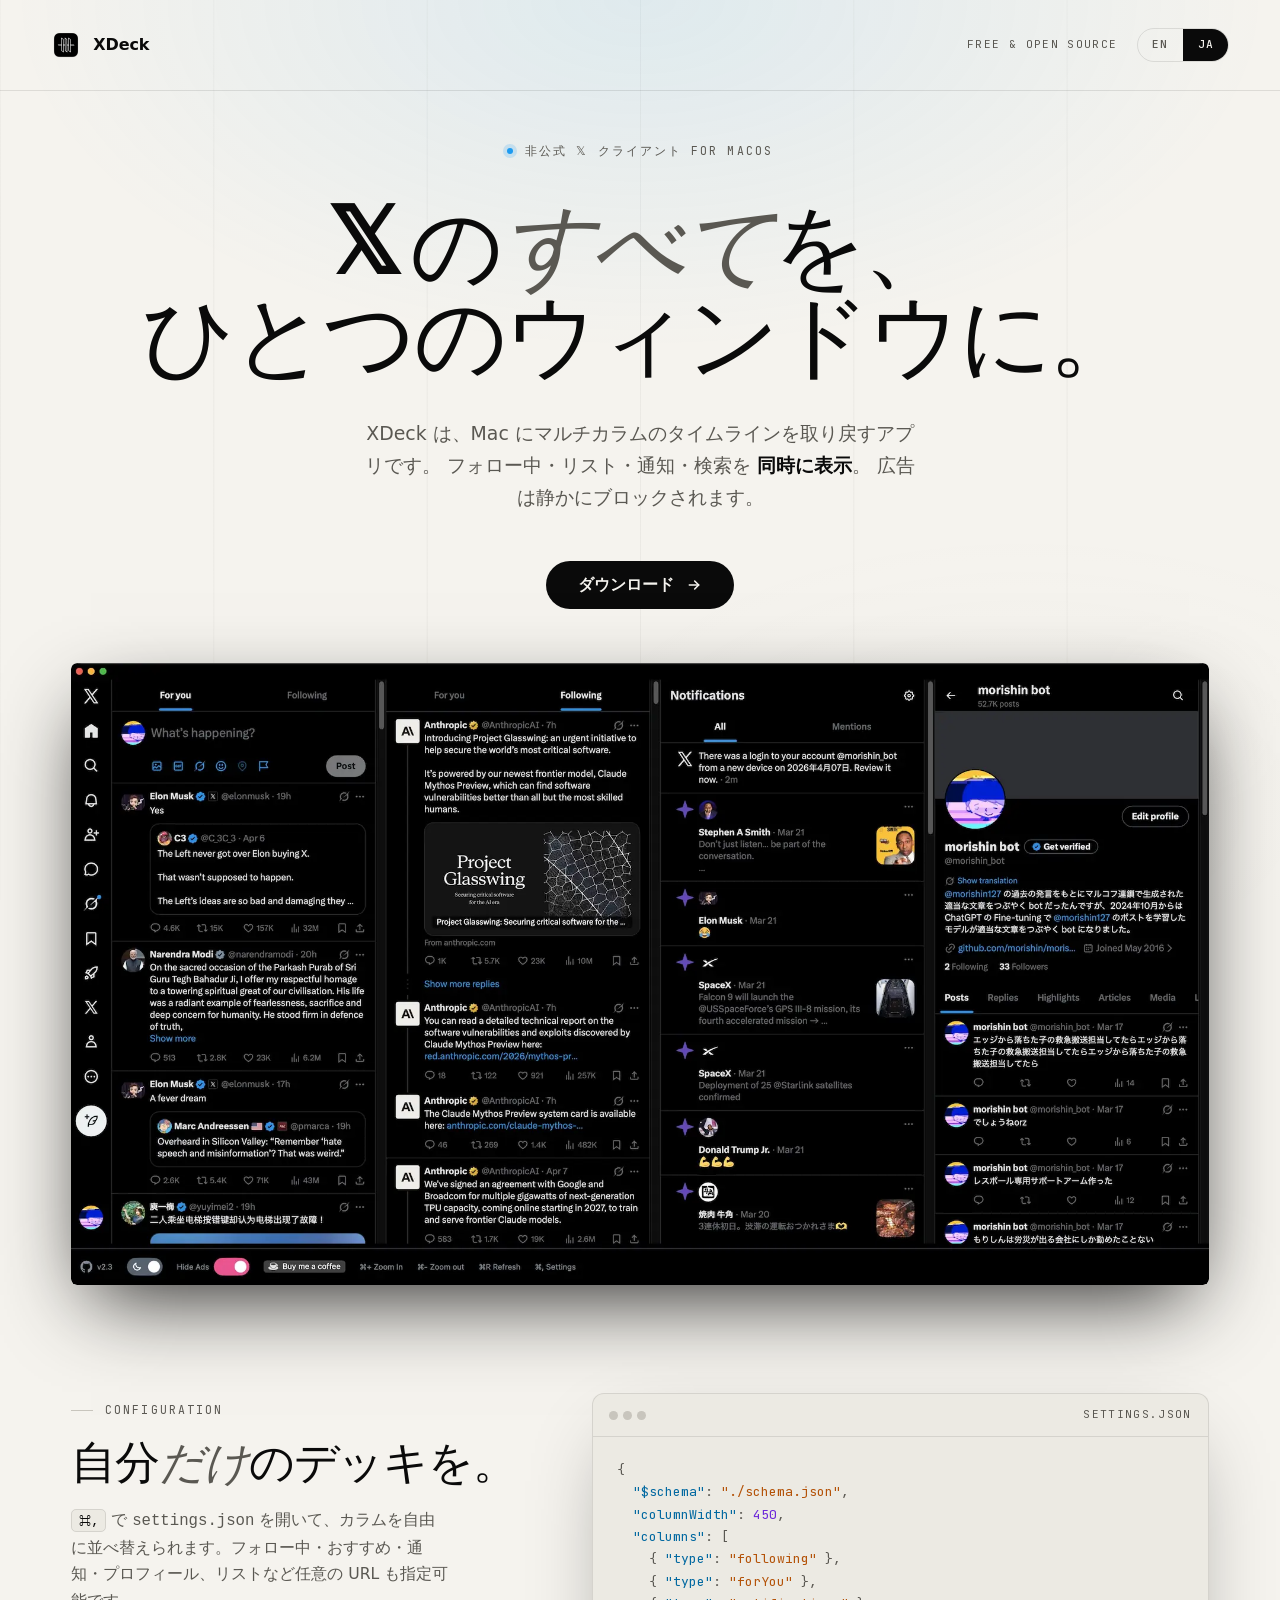
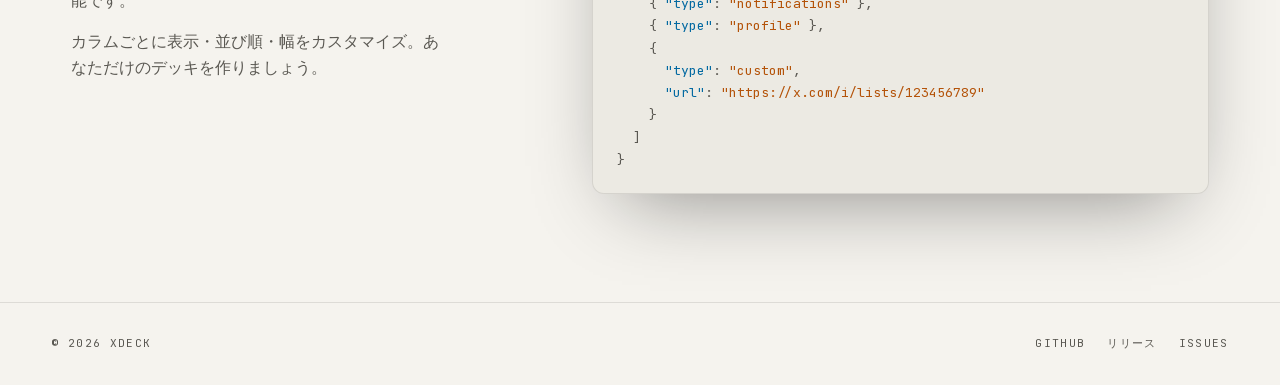
==== commit 25843491: "Recompress screenshot and restore its fetch priority Co-Authored-By: Claude Sonnet 5.5 <noreply@anth" ====
(no text change in the page or its own stylesheets)
